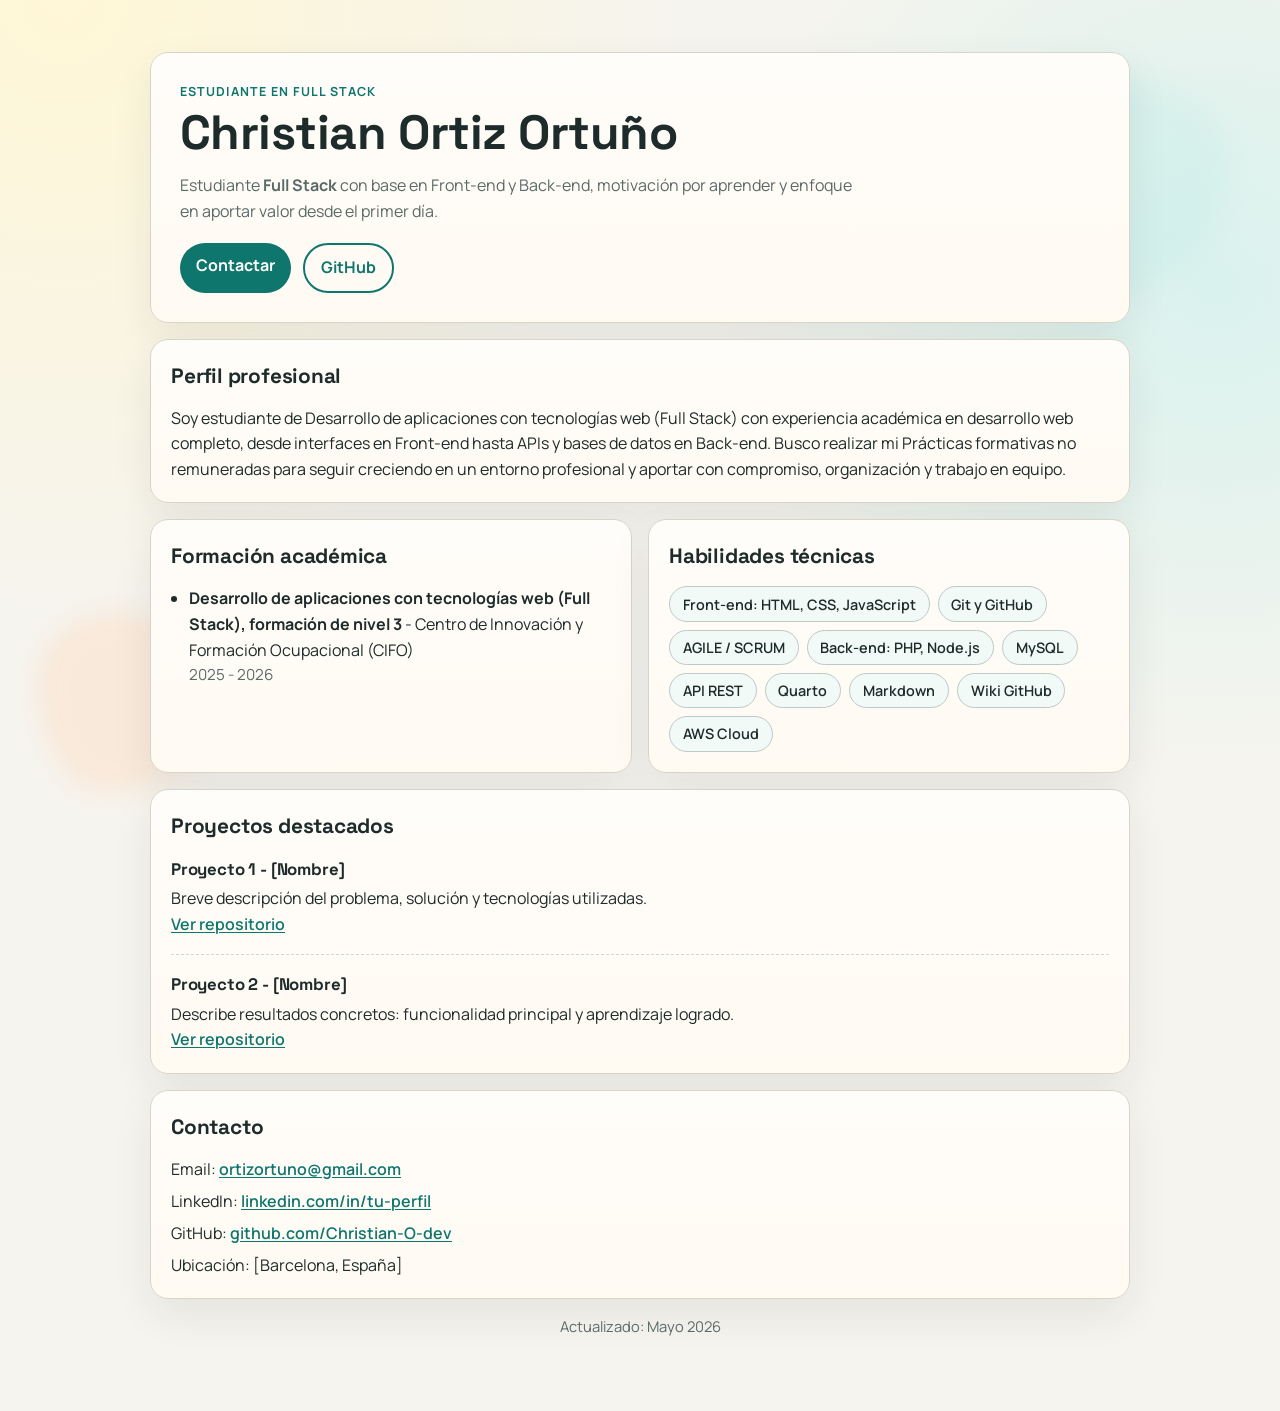
==== index.html @ 02439af0 "Add files via upload" ====
<!doctype html>
<html lang="es">
  <head>
    <meta charset="UTF-8" />
    <meta name="viewport" content="width=device-width, initial-scale=1.0" />
    <title>CV | Tu Nombre | Full Stack</title>
    <link rel="preconnect" href="https://fonts.googleapis.com" />
    <link rel="preconnect" href="https://fonts.gstatic.com" crossorigin />
    <link
      href="https://fonts.googleapis.com/css2?family=Manrope:wght@400;500;700;800&family=Space+Grotesk:wght@500;700&display=swap"
      rel="stylesheet"
    />
    <link rel="stylesheet" href="style.css" />
  </head>
  <body>
    <div class="bg-shape bg-shape-1" aria-hidden="true"></div>
    <div class="bg-shape bg-shape-2" aria-hidden="true"></div>

    <header class="hero card reveal">
      <p class="eyebrow">Estudiante en Full Stack</p>
      <h1>Christian Ortiz Ortuño</h1>
      <p class="subtitle">
        Estudiante <strong>Full Stack</strong> con base en Front-end y Back-end,
        motivación por aprender y enfoque en aportar valor desde el primer día.
      </p>
      <div class="hero-actions">
        <a href="mailto:tu-correo@ejemplo.com" class="btn">Contactar</a>
        <a href="https://github.com/tu-usuario" class="btn btn-outline" target="_blank" rel="noreferrer">GitHub</a>
      </div>
    </header>

    <main class="layout">
      <section class="card reveal">
        <h2>Perfil profesional</h2>
        <p>
          Soy estudiante de Desarrollo de aplicaciones con tecnologías web (Full Stack) con experiencia académica en desarrollo web
          completo, desde interfaces en Front-end hasta APIs y bases de datos en Back-end.
          Busco realizar mi Prácticas formativas no remuneradas para seguir creciendo en un entorno
          profesional y aportar con compromiso, organización y trabajo en equipo.
        </p>
      </section>

      <section class="card reveal">
        <h2>Formación académica</h2>
        <ul>
          <li>
            <strong>Desarrollo de aplicaciones con tecnologías web (Full Stack), formación de nivel 3</strong> - Centro de Innovación y Formación Ocupacional (CIFO)
            <span>2025 - 2026</span>
          </li>
      
        </ul>
      </section>

      <section class="card reveal">
        <h2>Habilidades técnicas</h2>
        <div class="chips">
          <span>Front-end: HTML, CSS, JavaScript</span>
          <span>Git y GitHub</span>
          <span>AGILE / SCRUM</span>
          <span>Back-end: PHP, Node.js</span>
          <span>MySQL</span>
          <span>API REST</span>
          <span>Quarto</span>
          <span>Markdown</span>
          <span>Wiki GitHub</span>
          <span>AWS Cloud</span>
        </div>
      </section>

      <section class="card reveal">
        <h2>Proyectos destacados</h2>
        <article class="project">
          <h3>Proyecto 1 - [Nombre]</h3>
          <p>
            Breve descripción del problema, solución y tecnologías utilizadas.
          </p>
          <a href="https://github.com/tu-usuario/proyecto-1" target="_blank" rel="noreferrer">Ver repositorio</a>
        </article>
        <article class="project">
          <h3>Proyecto 2 - [Nombre]</h3>
          <p>
            Describe resultados concretos: funcionalidad principal y aprendizaje logrado.
          </p>
          <a href="https://github.com/tu-usuario/proyecto-2" target="_blank" rel="noreferrer">Ver repositorio</a>
        </article>
      </section>

      <section class="card reveal">
        <h2>Contacto</h2>
        <ul class="contact">
          <li>Email: <a href="mailto:ortizortuno@gmail.com">ortizortuno@gmail.com</a></li>
          <li>LinkedIn: <a href="https://www.linkedin.com/in/tu-perfil" target="_blank" rel="noreferrer">linkedin.com/in/tu-perfil</a></li>
          <li>GitHub: <a href="https://github.com/Christian-O-dev" target="_blank" rel="noreferrer">github.com/Christian-O-dev</a></li>
          <li>Ubicación: [Barcelona, España]</li>
        </ul>
      </section>
    </main>

    <footer class="footer reveal">
      <p>Actualizado: Mayo 2026</p>
    </footer>
  </body>
</html>
---- style.css ----
:root {
  --bg: #f6f4ee;
  --card: #fffdfa;
  --text: #1d2b2a;
  --muted: #5a6a69;
  --accent: #0f766e;
  --accent-2: #f97316;
  --border: #d8d4c8;
  --shadow: 0 16px 40px rgba(28, 43, 42, 0.08);
}

*,
*::before,
*::after {
  box-sizing: border-box;
}

body {
  margin: 0;
  min-height: 100vh;
  font-family: "Manrope", sans-serif;
  color: var(--text);
  background:
    radial-gradient(circle at 5% 0%, #fff7d6 0%, transparent 33%),
    radial-gradient(circle at 95% 20%, #d9f2ee 0%, transparent 30%),
    var(--bg);
  line-height: 1.6;
  padding: 2.5rem 1rem 4rem;
}

.bg-shape {
  position: fixed;
  z-index: -1;
  filter: blur(12px);
  opacity: 0.35;
}

.bg-shape-1 {
  top: 8%;
  right: 4%;
  width: 220px;
  height: 220px;
  background: #c4ede7;
  border-radius: 36% 64% 53% 47% / 34% 40% 60% 66%;
}

.bg-shape-2 {
  bottom: 12%;
  left: 3%;
  width: 180px;
  height: 180px;
  background: #ffd5b5;
  border-radius: 45% 55% 62% 38% / 39% 58% 42% 61%;
}

.hero,
.layout,
.footer {
  max-width: 980px;
  margin: 0 auto;
}

.layout {
  display: grid;
  gap: 1rem;
  grid-template-columns: 1fr;
}

.card {
  background: linear-gradient(180deg, #fffdfa 0%, #fffaf2 100%);
  border: 1px solid var(--border);
  border-radius: 18px;
  box-shadow: var(--shadow);
  padding: 1.25rem;
}

.hero {
  margin-bottom: 1rem;
  padding: 1.8rem;
}

.eyebrow {
  margin: 0;
  letter-spacing: 0.08em;
  font-weight: 700;
  text-transform: uppercase;
  color: var(--accent);
  font-size: 0.78rem;
}

h1,
h2,
h3 {
  font-family: "Space Grotesk", sans-serif;
  letter-spacing: -0.01em;
}

h1 {
  margin: 0.35rem 0 0;
  font-size: clamp(1.9rem, 4.8vw, 3rem);
  line-height: 1.1;
}

h2 {
  margin: 0 0 0.8rem;
  font-size: 1.3rem;
}

h3 {
  margin: 0 0 0.25rem;
  font-size: 1.05rem;
}

p {
  margin: 0;
}

.subtitle {
  margin-top: 0.8rem;
  color: var(--muted);
  max-width: 68ch;
}

.hero-actions {
  margin-top: 1.2rem;
  display: flex;
  gap: 0.75rem;
  flex-wrap: wrap;
}

.btn {
  display: inline-block;
  padding: 0.62rem 1rem;
  border-radius: 999px;
  background: var(--accent);
  color: #ffffff;
  text-decoration: none;
  font-weight: 700;
  transition: transform 180ms ease, box-shadow 180ms ease;
}

.btn:hover {
  transform: translateY(-2px);
  box-shadow: 0 10px 20px rgba(15, 118, 110, 0.3);
}

.btn-outline {
  background: transparent;
  border: 2px solid var(--accent);
  color: var(--accent);
}

ul {
  margin: 0;
  padding-left: 1.1rem;
}

li + li {
  margin-top: 0.4rem;
}

li span {
  display: block;
  color: var(--muted);
  font-size: 0.95rem;
}

.chips {
  display: flex;
  gap: 0.5rem;
  flex-wrap: wrap;
}

.chips span {
  border: 1px solid #bdc9c7;
  background: #f2faf8;
  border-radius: 999px;
  padding: 0.32rem 0.8rem;
  font-weight: 600;
  font-size: 0.9rem;
}

.project + .project {
  margin-top: 1rem;
  padding-top: 1rem;
  border-top: 1px dashed #cfd6d5;
}

a {
  color: var(--accent);
  text-underline-offset: 2px;
  font-weight: 600;
}

.contact {
  list-style: none;
  padding-left: 0;
}

.footer {
  margin-top: 1rem;
  color: var(--muted);
  font-size: 0.92rem;
  text-align: center;
}

.reveal {
  opacity: 0;
  transform: translateY(12px);
  animation: revealUp 650ms ease forwards;
}

.reveal:nth-child(2) {
  animation-delay: 80ms;
}

.reveal:nth-child(3) {
  animation-delay: 120ms;
}

.reveal:nth-child(4) {
  animation-delay: 160ms;
}

.reveal:nth-child(5) {
  animation-delay: 200ms;
}

.reveal:nth-child(6) {
  animation-delay: 240ms;
}

@keyframes revealUp {
  to {
    opacity: 1;
    transform: translateY(0);
  }
}

@media (min-width: 830px) {
  body {
    padding: 3.25rem 1.2rem 4.5rem;
  }

  .layout {
    grid-template-columns: repeat(2, minmax(0, 1fr));
  }

  .layout .card:nth-child(1),
  .layout .card:nth-child(4),
  .layout .card:nth-child(5) {
    grid-column: 1 / -1;
  }
}
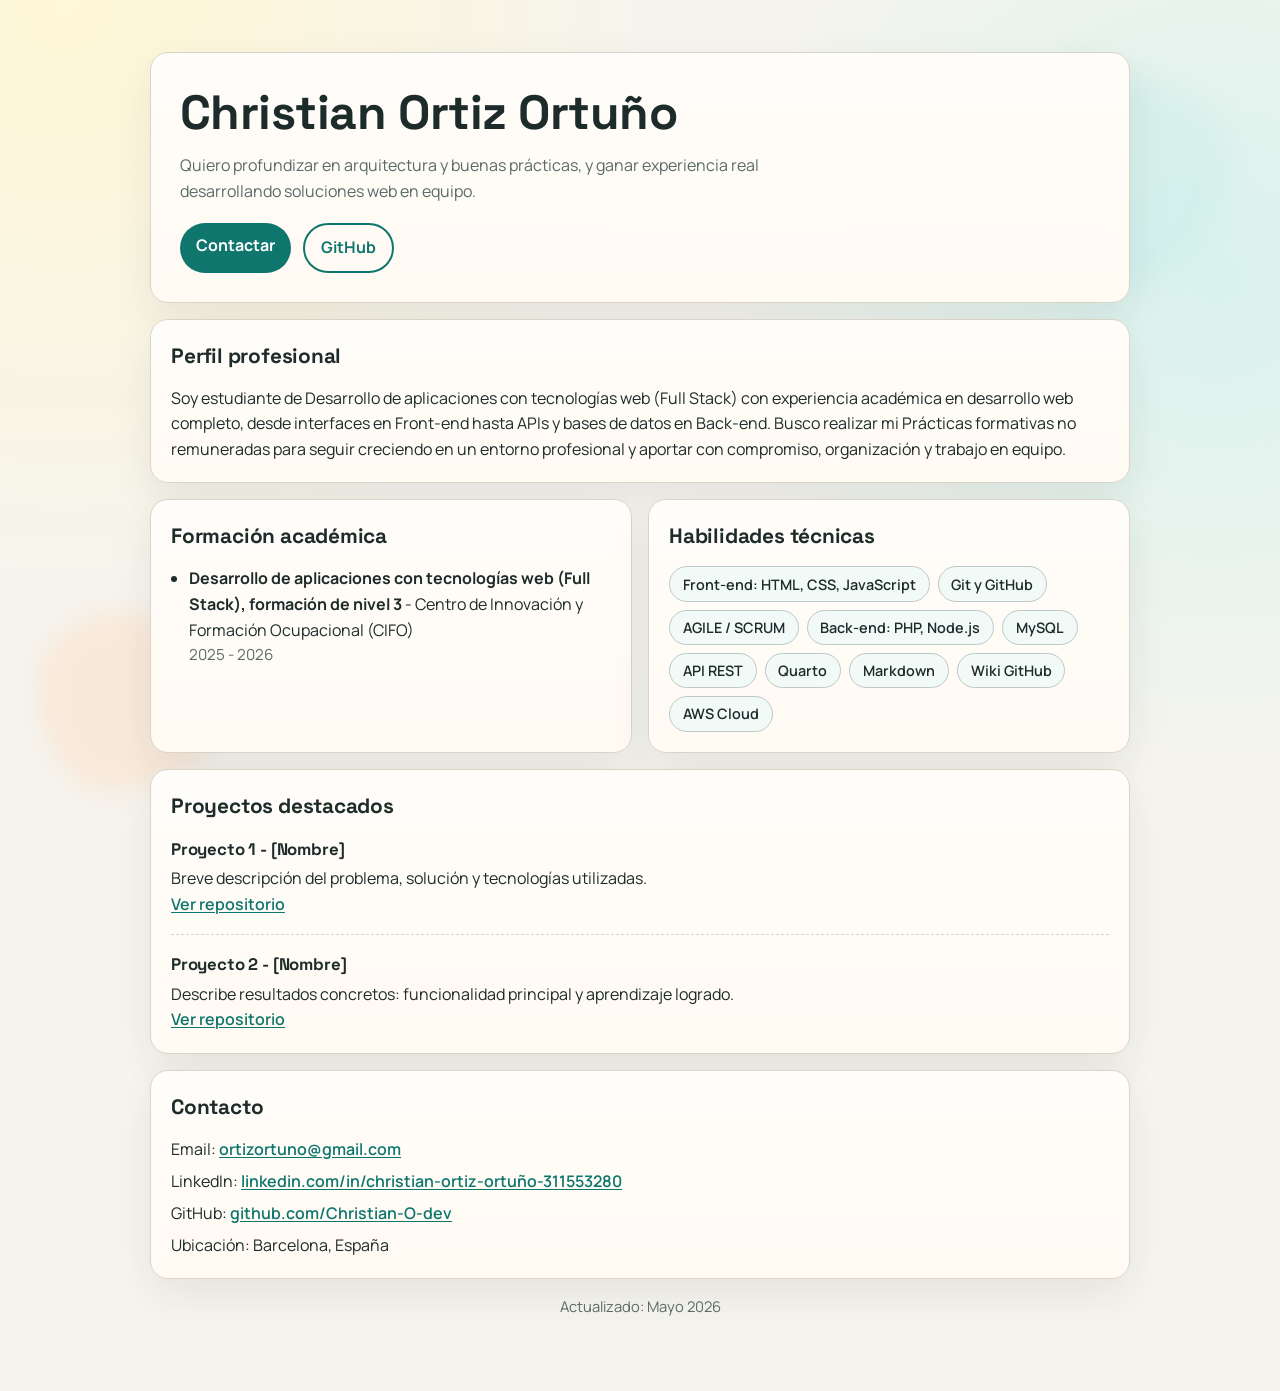
==== commit b01fce69: "Update personal information in index.html" ====
--- a/index.html
+++ b/index.html
@@ -17,11 +17,11 @@
     <div class="bg-shape bg-shape-2" aria-hidden="true"></div>
 
     <header class="hero card reveal">
-      <p class="eyebrow">Estudiante en Full Stack</p>
+   
       <h1>Christian Ortiz Ortuño</h1>
       <p class="subtitle">
-        Estudiante <strong>Full Stack</strong> con base en Front-end y Back-end,
-        motivación por aprender y enfoque en aportar valor desde el primer día.
+         Quiero profundizar en arquitectura y buenas prácticas,
+        y ganar experiencia real desarrollando soluciones web en equipo.
       </p>
       <div class="hero-actions">
         <a href="mailto:tu-correo@ejemplo.com" class="btn">Contactar</a>
@@ -89,11 +89,11 @@
         <h2>Contacto</h2>
         <ul class="contact">
           <li>Email: <a href="mailto:ortizortuno@gmail.com">ortizortuno@gmail.com</a></li>
-          <li>LinkedIn: <a href="https://www.linkedin.com/in/tu-perfil" target="_blank" rel="noreferrer">linkedin.com/in/tu-perfil</a></li>
+          <li>LinkedIn: <a href="https://www.linkedin.com/in/christian-ortiz-ortuño-311553280" target="_blank" rel="noreferrer">linkedin.com/in/christian-ortiz-ortuño-311553280</a></li>
           <li>GitHub: <a href="https://github.com/Christian-O-dev" target="_blank" rel="noreferrer">github.com/Christian-O-dev</a></li>
-          <li>Ubicación: [Barcelona, España]</li>
+          <li>Ubicación: Barcelona, España</li>
         </ul>
-      </section>
+      </section>    
     </main>
 
     <footer class="footer reveal">
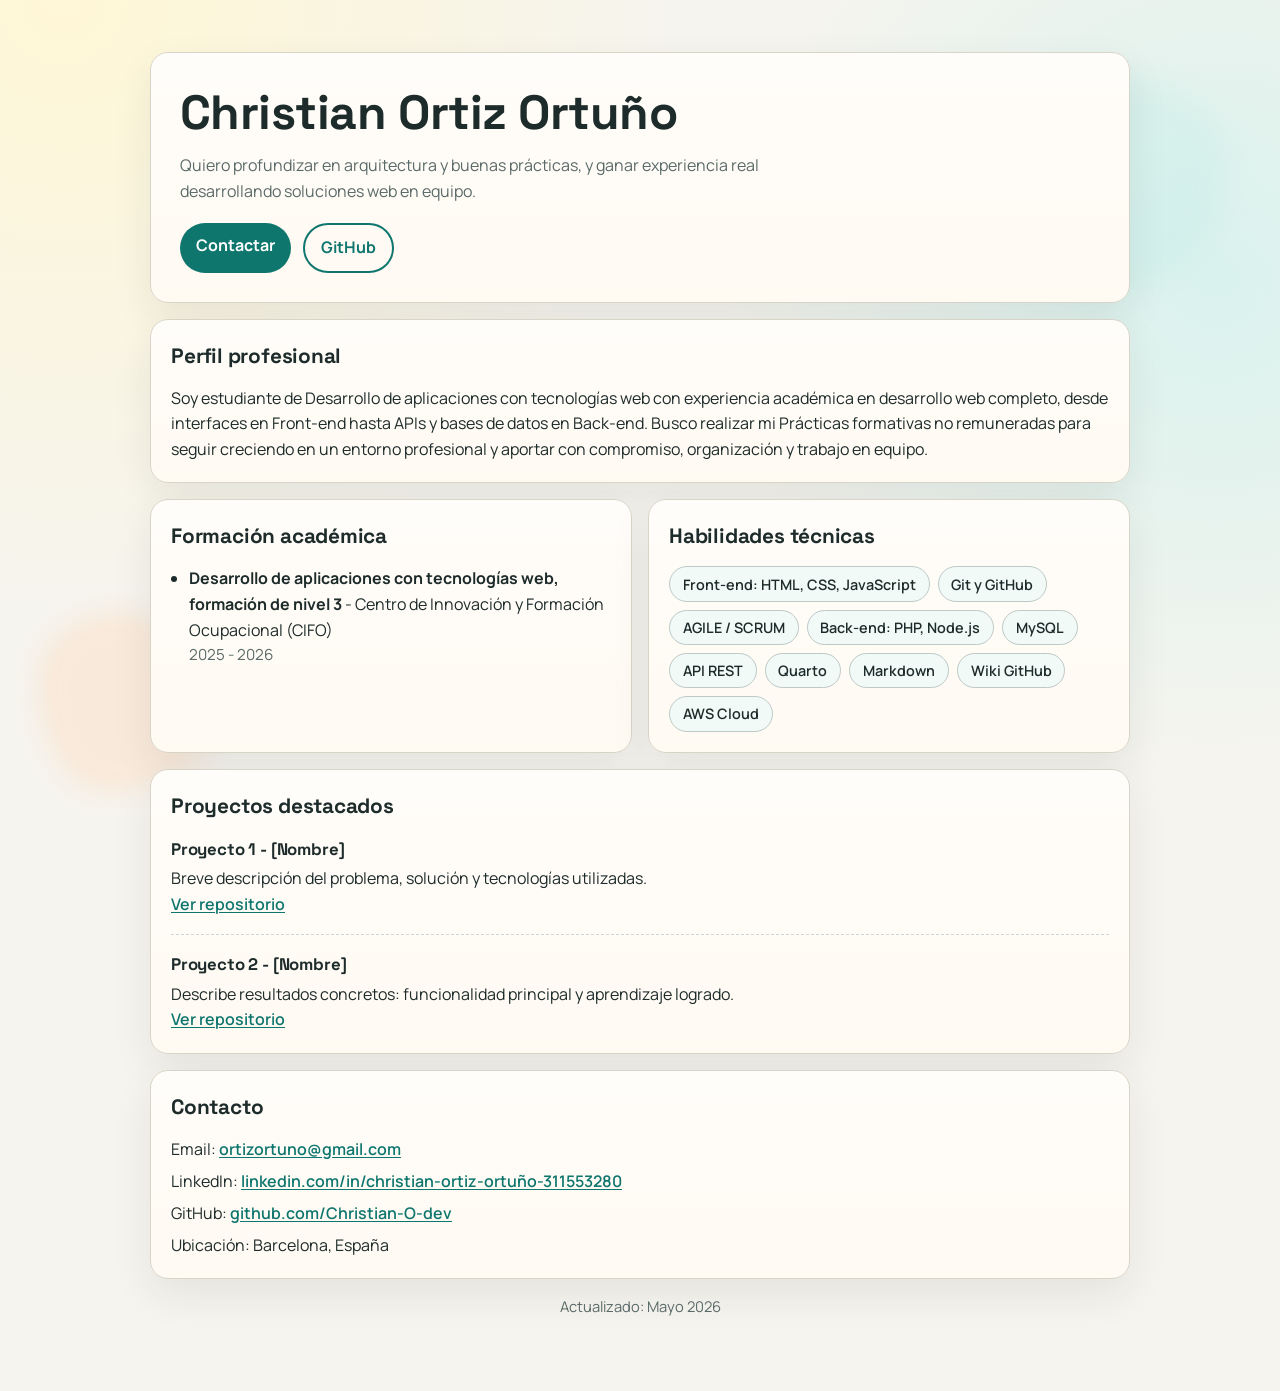
==== commit ddd48203: "Update title and text in index.html" ====
--- a/index.html
+++ b/index.html
@@ -3,7 +3,7 @@
   <head>
     <meta charset="UTF-8" />
     <meta name="viewport" content="width=device-width, initial-scale=1.0" />
-    <title>CV | Tu Nombre | Full Stack</title>
+    <title>CV | Christian Ortiz Ortuño  | Programador Web</title>
     <link rel="preconnect" href="https://fonts.googleapis.com" />
     <link rel="preconnect" href="https://fonts.gstatic.com" crossorigin />
     <link
@@ -33,7 +33,7 @@
       <section class="card reveal">
         <h2>Perfil profesional</h2>
         <p>
-          Soy estudiante de Desarrollo de aplicaciones con tecnologías web (Full Stack) con experiencia académica en desarrollo web
+          Soy estudiante de Desarrollo de aplicaciones con tecnologías web con experiencia académica en desarrollo web
           completo, desde interfaces en Front-end hasta APIs y bases de datos en Back-end.
           Busco realizar mi Prácticas formativas no remuneradas para seguir creciendo en un entorno
           profesional y aportar con compromiso, organización y trabajo en equipo.
@@ -44,7 +44,7 @@
         <h2>Formación académica</h2>
         <ul>
           <li>
-            <strong>Desarrollo de aplicaciones con tecnologías web (Full Stack), formación de nivel 3</strong> - Centro de Innovación y Formación Ocupacional (CIFO)
+            <strong>Desarrollo de aplicaciones con tecnologías web, formación de nivel 3</strong> - Centro de Innovación y Formación Ocupacional (CIFO)
             <span>2025 - 2026</span>
           </li>
       
